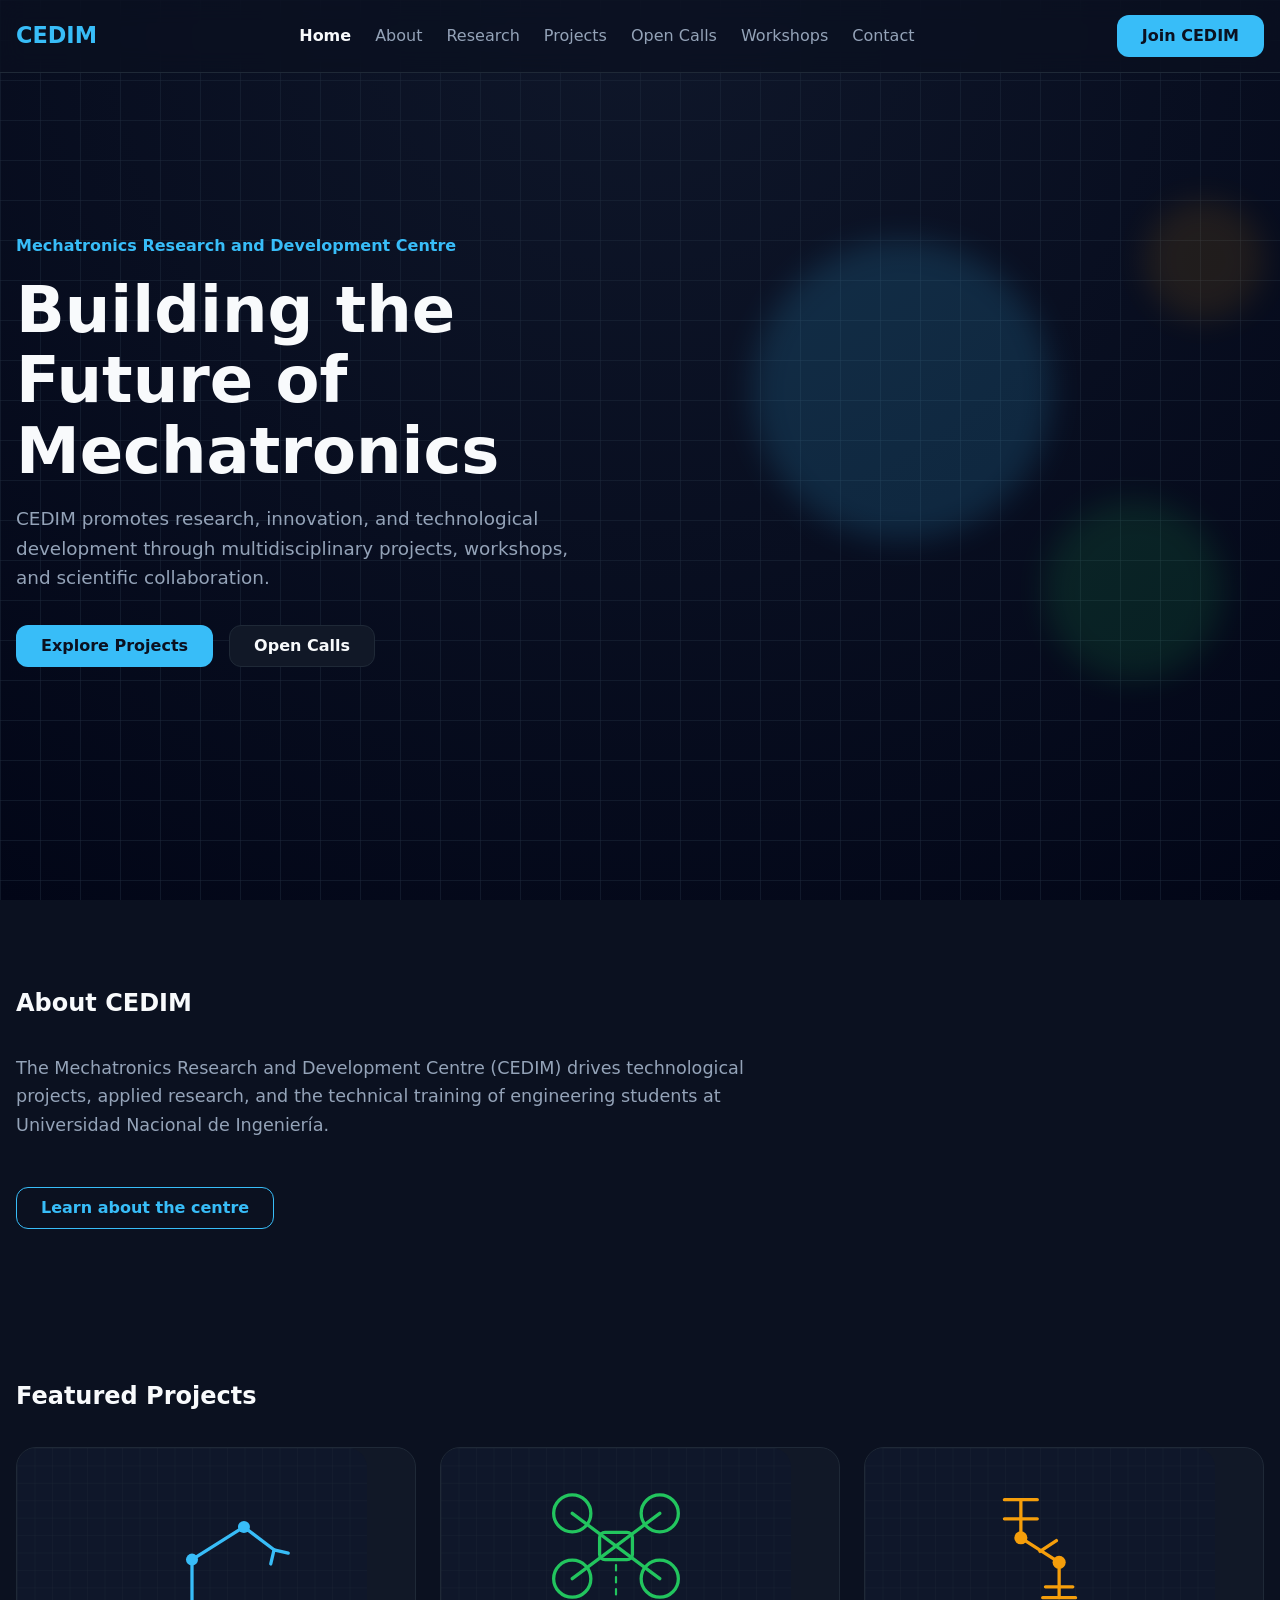
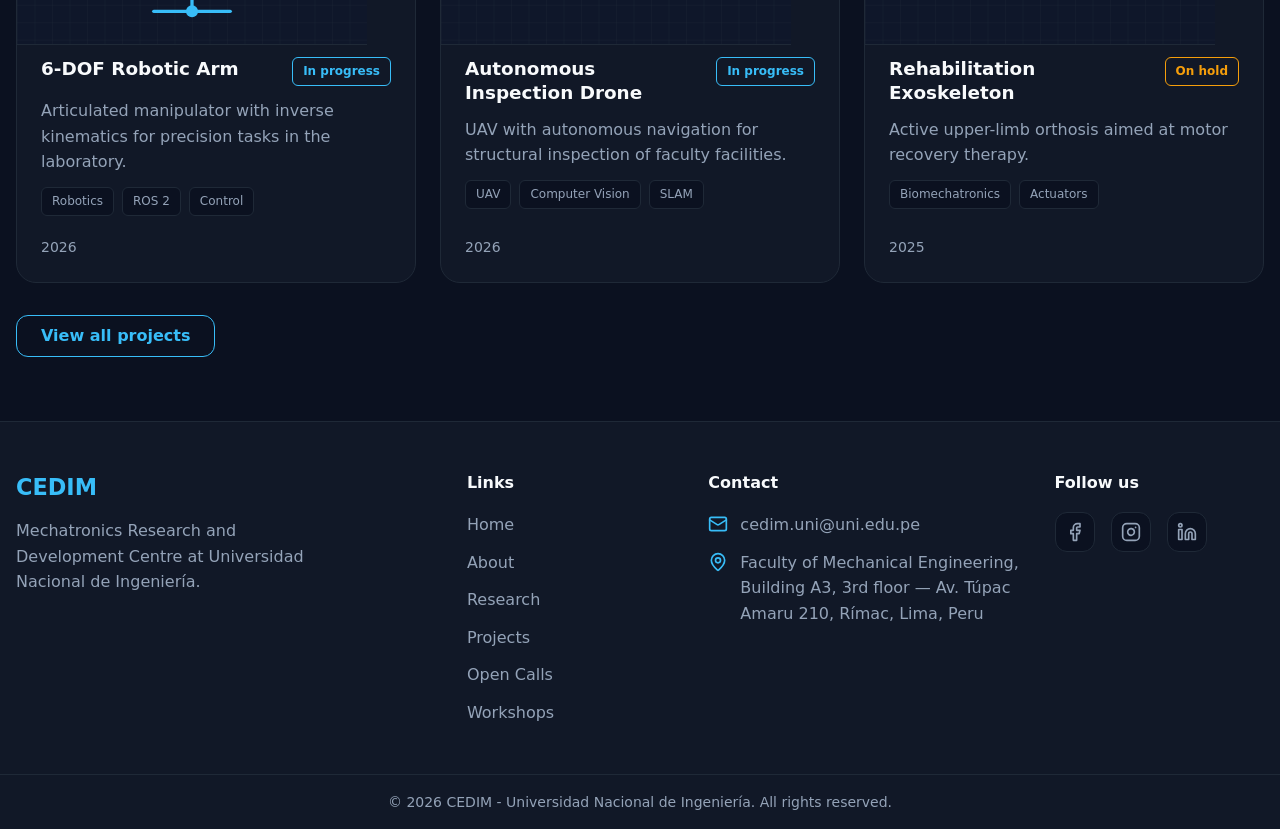
==== index.html @ bae2296a "feat: convert site to English multi-page architecture Splits the single-page site into one page per " ====
<!DOCTYPE html>
<html lang="en">
<head>
  <meta charset="UTF-8" />
  <meta name="viewport" content="width=device-width, initial-scale=1.0" />
  <title>CEDIM | Mechatronics Research and Development Centre</title>

  <link rel="stylesheet" href="assets/css/styles.css" />
</head>

<body>

  <div id="site-navbar"></div>

  <!-- HERO -->
  <section id="home" class="hero">
    <div class="container hero-container">

        <div class="hero-content">

            <span class="hero-badge">
                Mechatronics Research and Development Centre
            </span>

            <h1 class="hero-title">
                Building the Future of Mechatronics
            </h1>

            <p class="hero-description">
                CEDIM promotes research, innovation, and technological development through multidisciplinary projects, workshops, and scientific collaboration.
            </p>

            <div class="hero-actions">
                <a href="projects.html" class="btn btn-primary">
                    Explore Projects
                </a>

                <a href="open-calls.html" class="btn btn-secondary">
                    Open Calls
                </a>
            </div>

        </div>

        <div class="hero-visual">

            <div class="hero-circle hero-circle-1"></div>
            <div class="hero-circle hero-circle-2"></div>
            <div class="hero-circle hero-circle-3"></div>

        </div>

    </div>
  </section>

  <!-- ABOUT (summary; the full page is about.html) -->
  <section id="about" class="section">
    <div class="container">
      <h2 class="section-title">About CEDIM</h2>
      <p class="page-intro">
        The Mechatronics Research and Development Centre (CEDIM) drives technological
        projects, applied research, and the technical training of engineering students
        at Universidad Nacional de Ingeniería.
      </p>
      <a href="about.html" class="btn btn-outline">Learn about the centre</a>
    </div>
  </section>

  <!-- FEATURED PROJECTS -->
  <section class="section">
    <div class="container">
      <h2 class="section-title">Featured Projects</h2>

      <!-- Rendered by components/cards/cards.js -->
      <div id="featured-projects" class="cards-grid"></div>

      <div class="section-actions">
        <a href="projects.html" class="btn btn-outline">View all projects</a>
      </div>
    </div>
  </section>

  <div id="site-footer"></div>

  <!-- The chrome is injected before the scripts that query it -->
  <script src="components/site-chrome/site-chrome.js"></script>
  <script src="components/navbar/navbar.js"></script>
  <script src="components/footer/footer.js"></script>

  <!-- Data goes before the renderer that consumes it -->
  <script src="assets/js/data/projects.js"></script>
  <script src="components/cards/cards.js"></script>
</body>
</html>
---- assets/css/styles.css ----
/* ==========================================
   CEDIM Design System
   Main Stylesheet
========================================== */

@import url("variables.css");
@import url("layout.css");
@import url("components.css");
@import url("utilities.css");
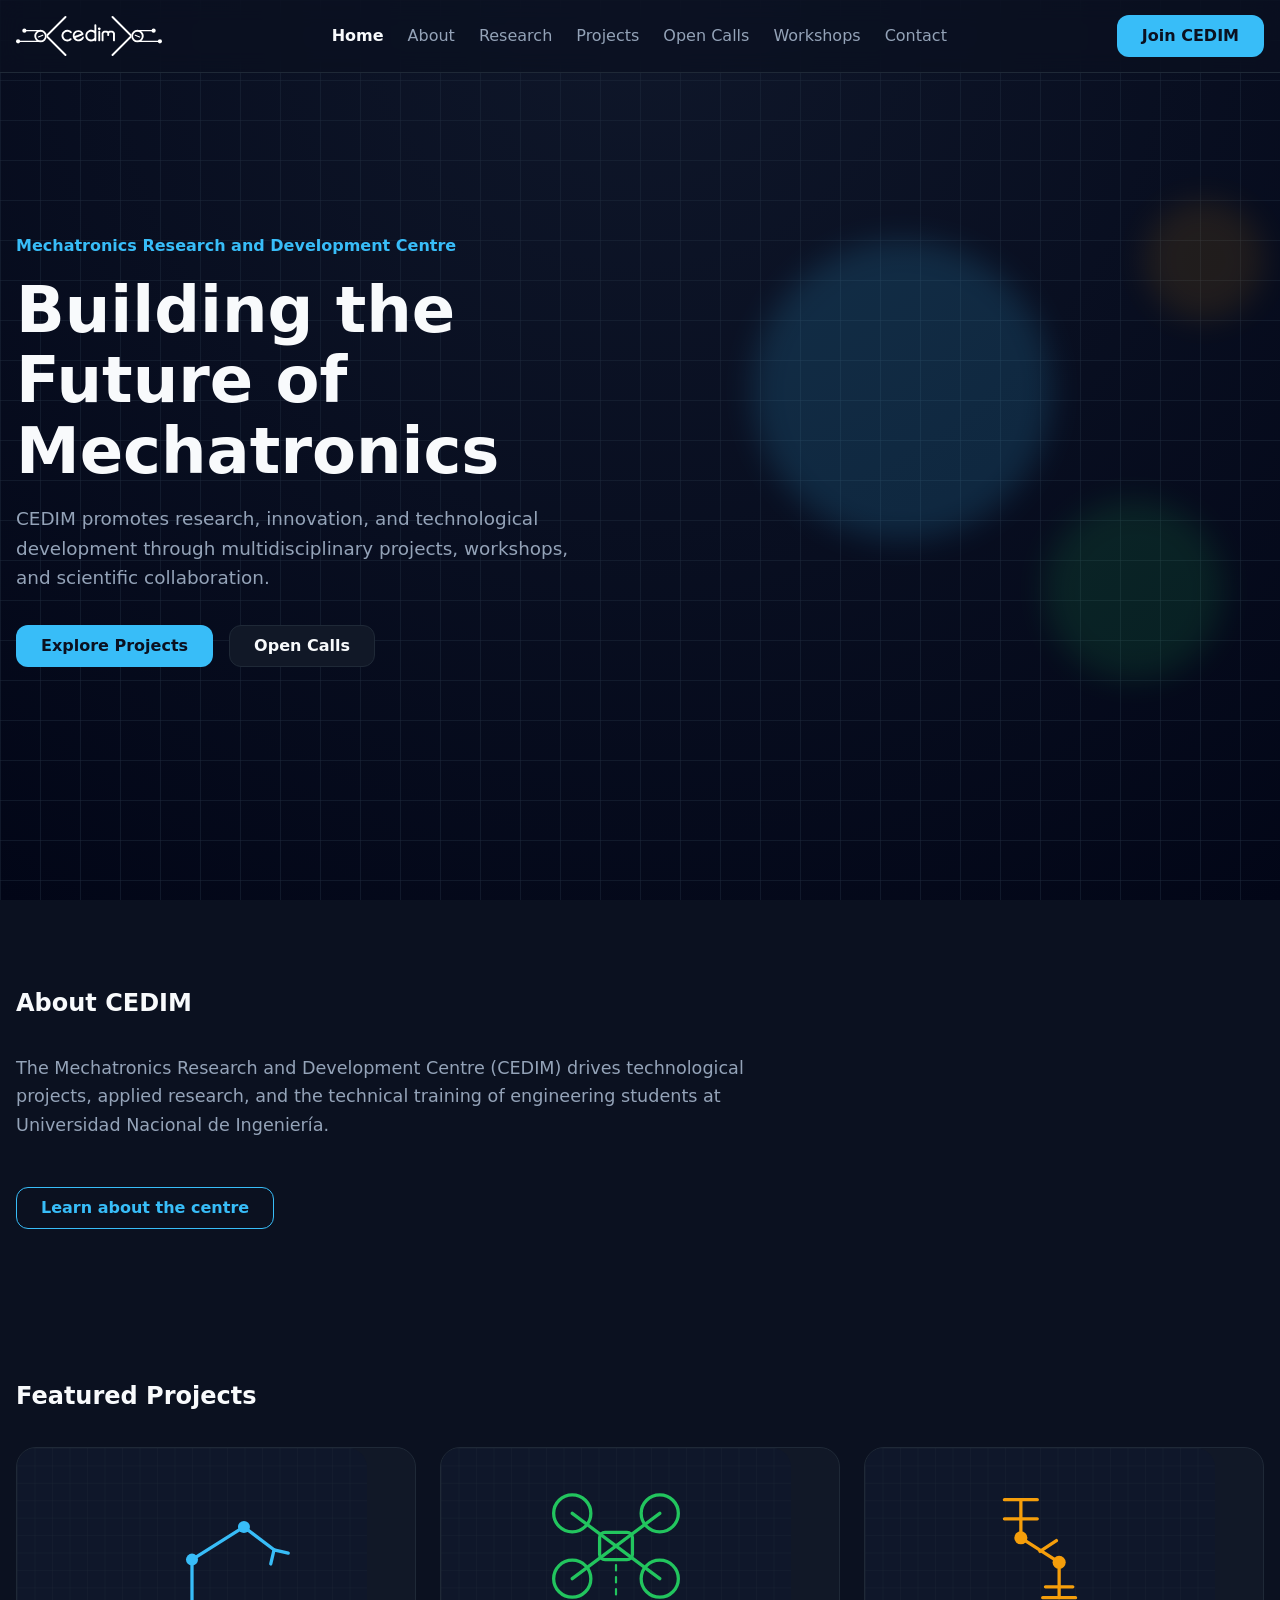
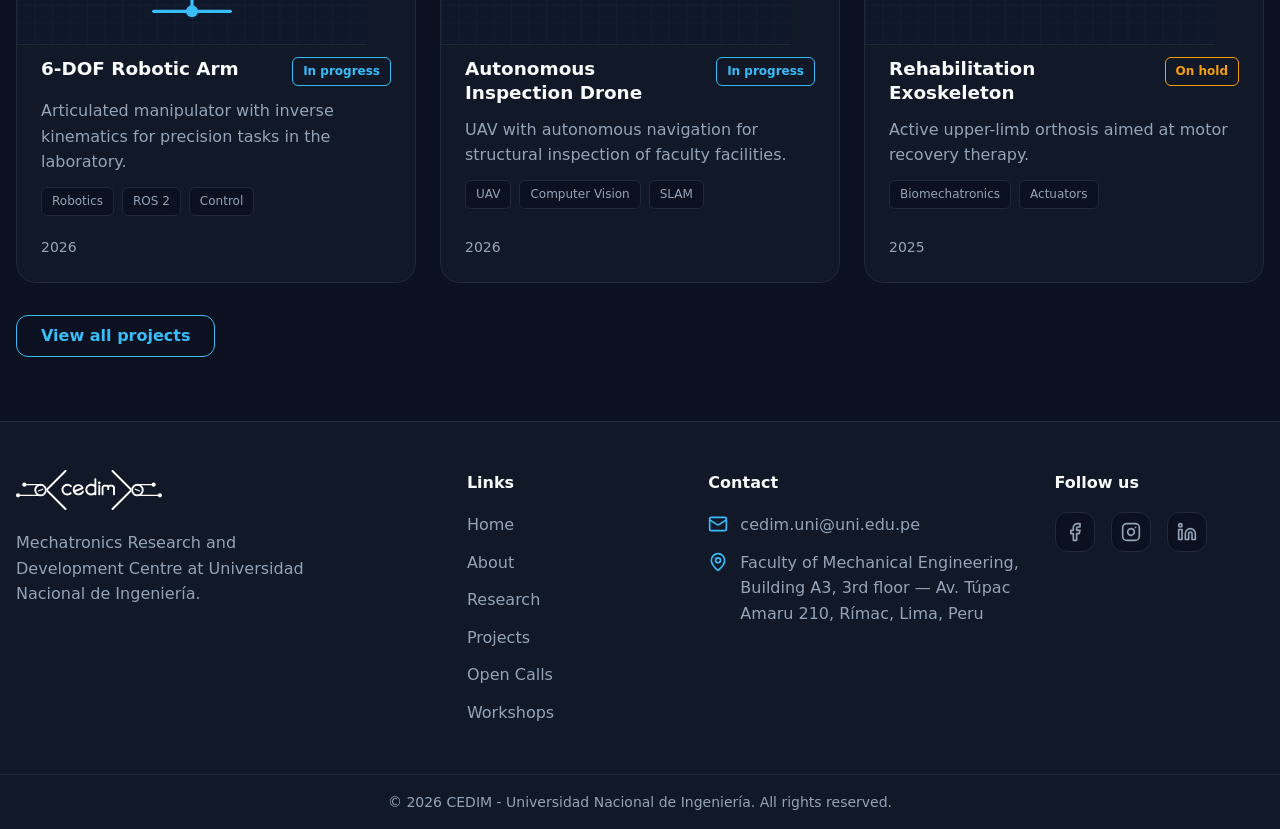
==== commit 13c07204: "feat: add official logo, favicons, 404 page and rewrite README Replaces the "CEDIM" text in the navb" ====
--- a/index.html
+++ b/index.html
@@ -4,6 +4,32 @@
   <meta charset="UTF-8" />
   <meta name="viewport" content="width=device-width, initial-scale=1.0" />
   <title>CEDIM | Mechatronics Research and Development Centre</title>
+
+  <meta name="description" content="CEDIM drives research, innovation, and technological development at Universidad Nacional de Ingeniería through multidisciplinary projects, workshops, and scientific collaboration." />
+  <link rel="canonical" href="https://cedimunifim.github.io/cedim-web/" />
+
+  <!-- Vista previa al compartir el enlace. og:url y og:image tienen que
+       ser absolutas: los rastreadores de redes no resuelven rutas
+       relativas. Si el sitio cambia de dominio hay que actualizarlas
+       en las siete páginas. -->
+  <meta property="og:type" content="website" />
+  <meta property="og:site_name" content="CEDIM" />
+  <meta property="og:locale" content="en_US" />
+  <meta property="og:title" content="CEDIM | Mechatronics Research and Development Centre" />
+  <meta property="og:description" content="CEDIM drives research, innovation, and technological development at Universidad Nacional de Ingeniería through multidisciplinary projects, workshops, and scientific collaboration." />
+  <meta property="og:url" content="https://cedimunifim.github.io/cedim-web/" />
+  <meta property="og:image" content="https://cedimunifim.github.io/cedim-web/assets/img/social/og-image.png" />
+  <meta property="og:image:width" content="1200" />
+  <meta property="og:image:height" content="630" />
+  <meta property="og:image:alt" content="CEDIM — Building the Future of Mechatronics" />
+
+  <meta name="twitter:card" content="summary_large_image" />
+  <meta name="twitter:title" content="CEDIM | Mechatronics Research and Development Centre" />
+  <meta name="twitter:description" content="CEDIM drives research, innovation, and technological development at Universidad Nacional de Ingeniería through multidisciplinary projects, workshops, and scientific collaboration." />
+  <meta name="twitter:image" content="https://cedimunifim.github.io/cedim-web/assets/img/social/og-image.png" />
+
+  <link rel="icon" href="assets/img/logos/favicon.svg" type="image/svg+xml" />
+  <link rel="apple-touch-icon" href="assets/img/logos/apple-touch-icon.png" />
 
   <link rel="stylesheet" href="assets/css/styles.css" />
 </head>
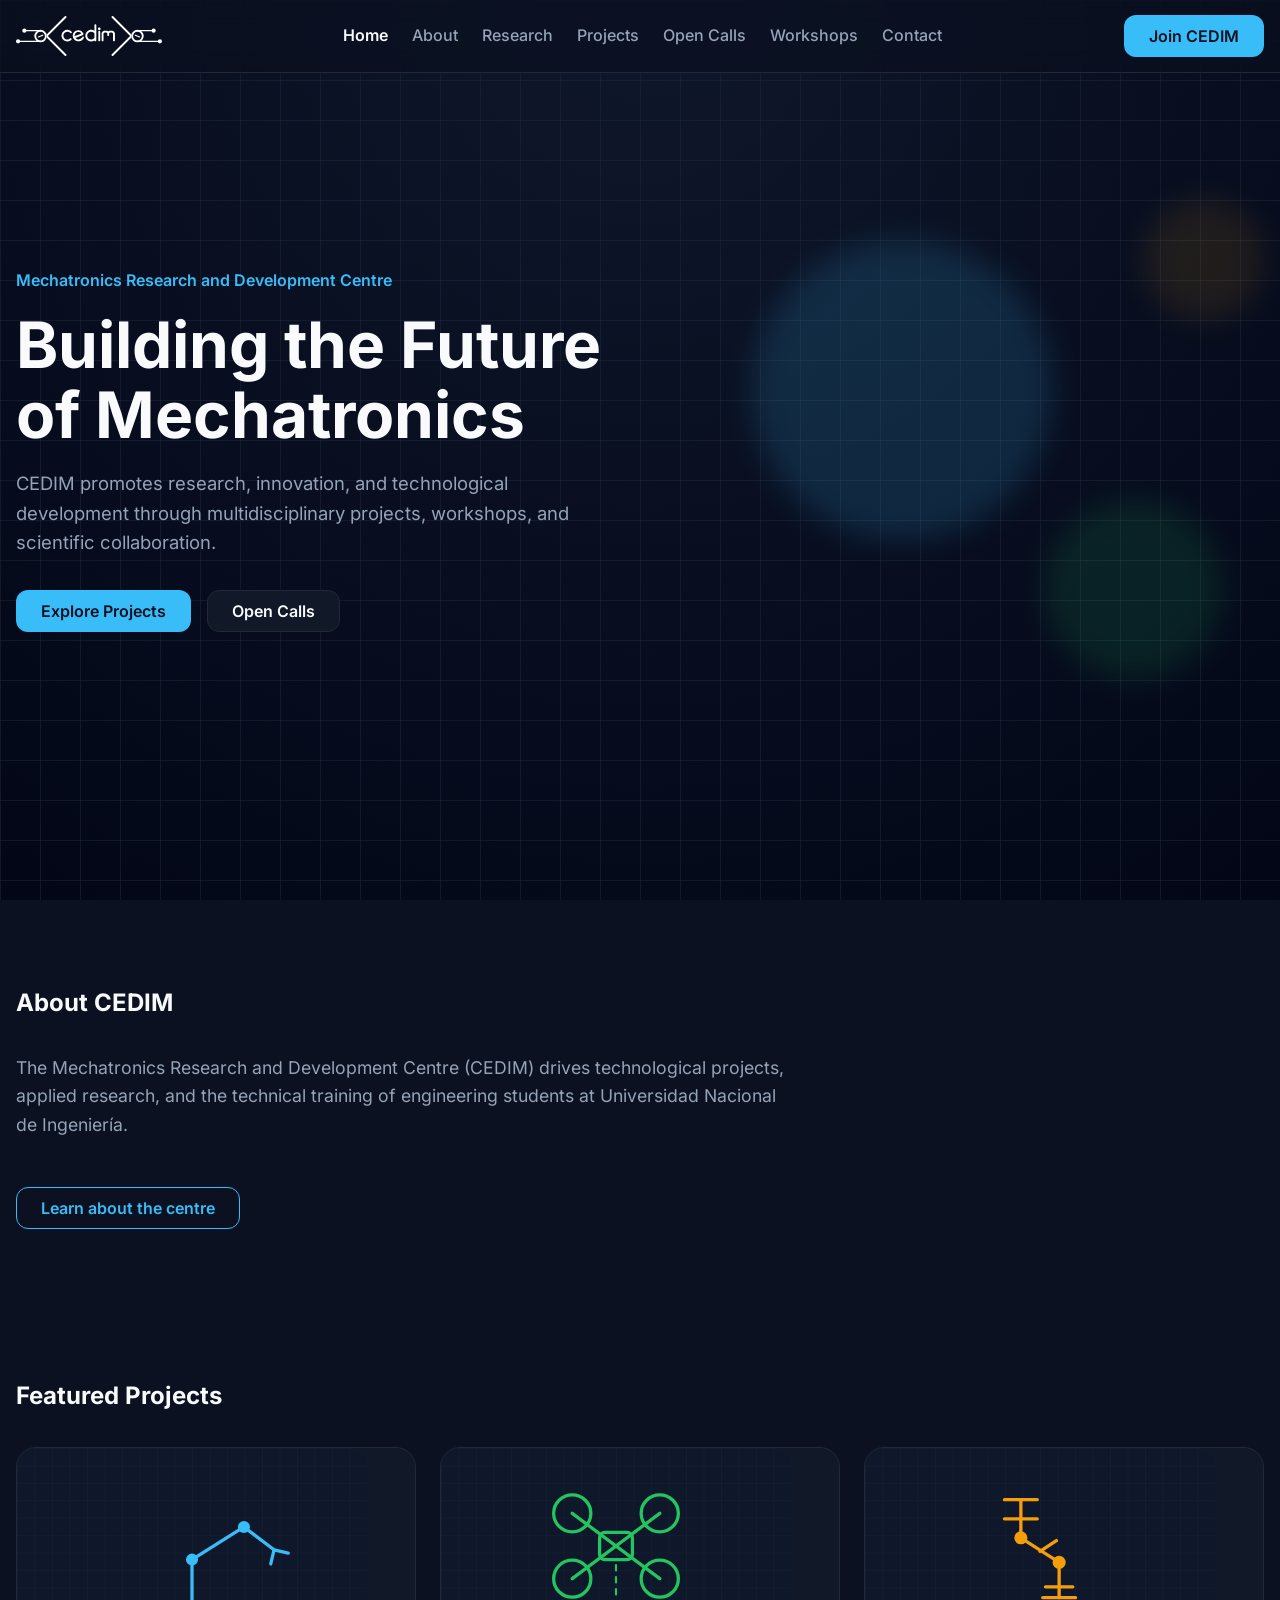
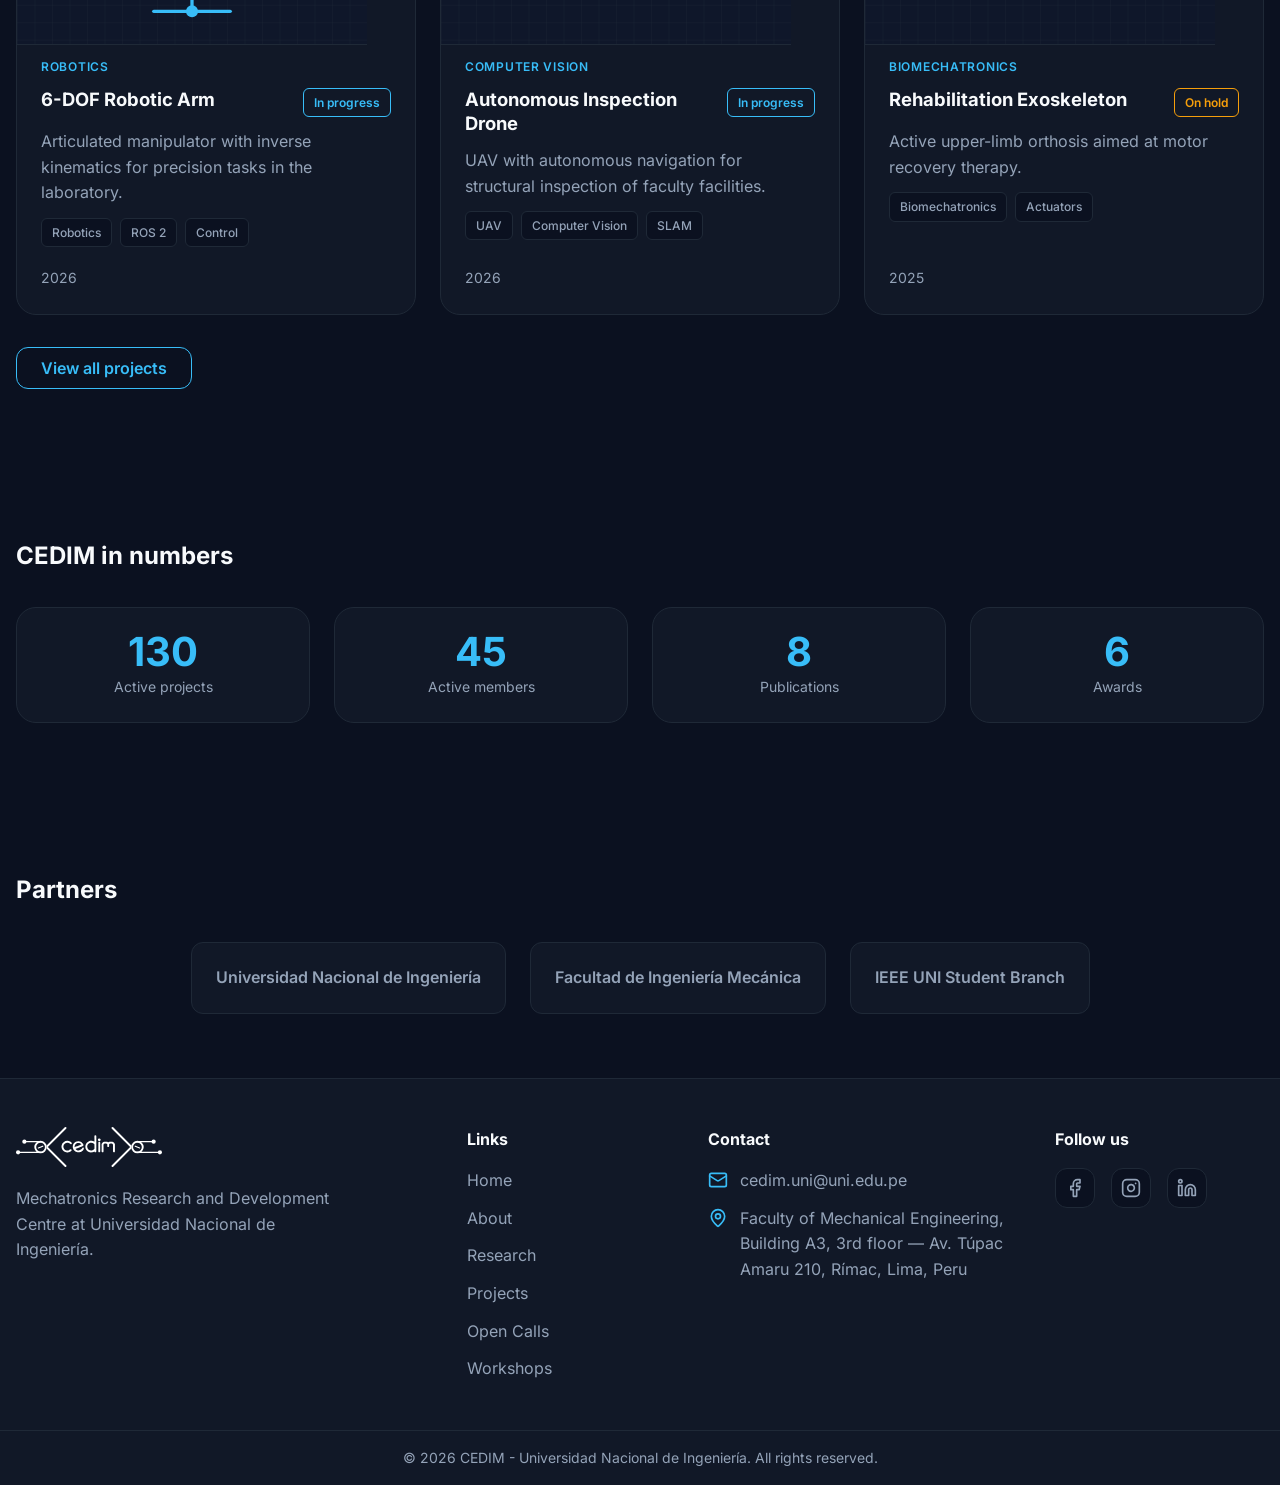
==== commit 2944ace3: "feat: self-host Inter, add stats and partners, reconcile docs Self-hosts Inter from assets/fonts/. T" ====
--- a/index.html
+++ b/index.html
@@ -106,6 +106,26 @@
     </div>
   </section>
 
+  <!-- STATISTICS — se oculta sola si stats.js queda vacío -->
+  <section class="section" id="stats-section">
+    <div class="container">
+      <h2 class="section-title">CEDIM in numbers</h2>
+
+      <!-- Rendered by components/cards/cards.js -->
+      <div id="stats-grid" class="cards-grid cards-grid-stats"></div>
+    </div>
+  </section>
+
+  <!-- PARTNERS — se oculta sola si partners.js queda vacío -->
+  <section class="section" id="partners-section">
+    <div class="container">
+      <h2 class="section-title">Partners</h2>
+
+      <!-- Rendered by components/partners/partners.js -->
+      <div id="partners-list" class="partners-list"></div>
+    </div>
+  </section>
+
   <div id="site-footer"></div>
 
   <!-- The chrome is injected before the scripts that query it -->
@@ -115,6 +135,10 @@
 
   <!-- Data goes before the renderer that consumes it -->
   <script src="assets/js/data/projects.js"></script>
+  <script src="assets/js/data/stats.js"></script>
   <script src="components/cards/cards.js"></script>
+
+  <script src="assets/js/data/partners.js"></script>
+  <script src="components/partners/partners.js"></script>
 </body>
 </html>
--- a/assets/css/styles.css
+++ b/assets/css/styles.css
@@ -3,6 +3,9 @@
    Main Stylesheet
 ========================================== */
 
+/* fonts.css va primero: declara @font-face, que conviene que el
+   navegador descubra antes de empezar a pintar texto. */
+@import url("fonts.css");
 @import url("variables.css");
 @import url("layout.css");
 @import url("components.css");
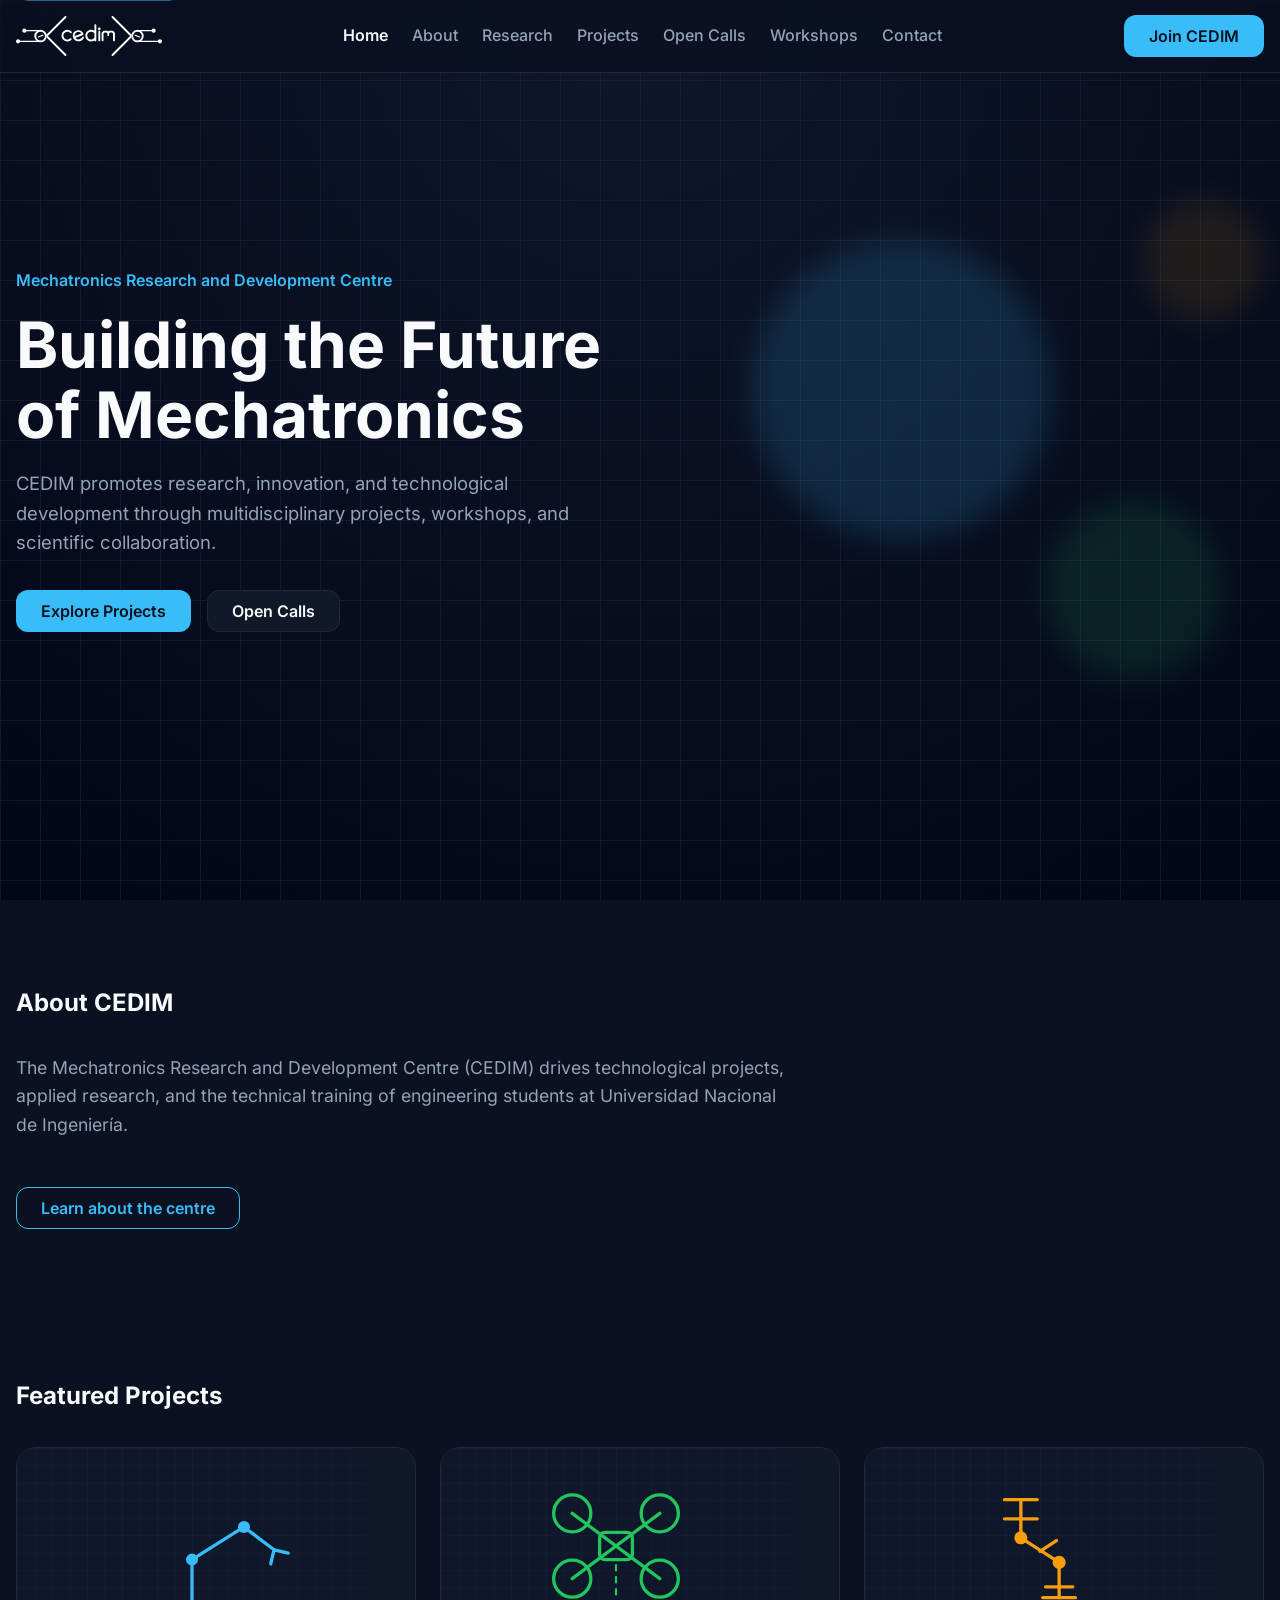
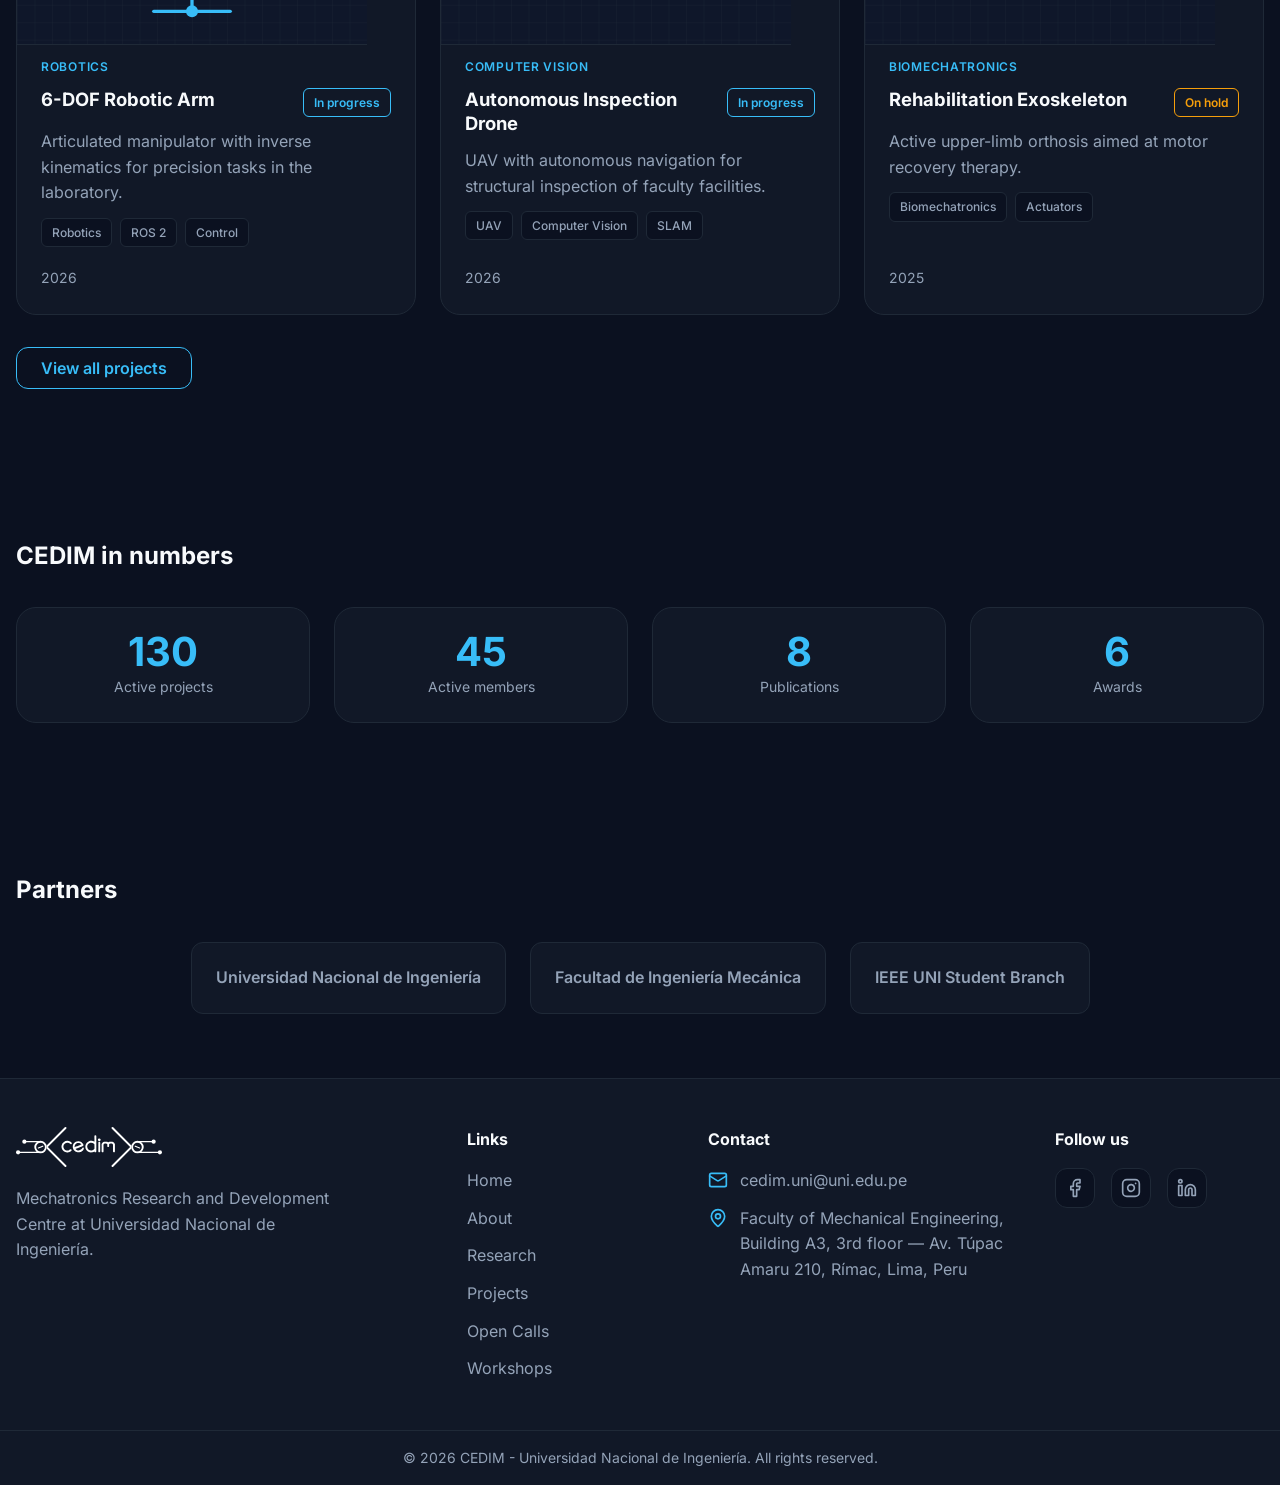
==== commit 40710a7c: "feat: accessibility pass — skip link, main landmark, keyboard menu - Inject a skip-to-content link f" ====
--- a/index.html
+++ b/index.html
@@ -37,6 +37,10 @@
 <body>
 
   <div id="site-navbar"></div>
+
+  <!-- Sin clase .page: el hero aporta su propio espaciado. El id es el
+       destino del enlace "Skip to content" que inyecta site-chrome.js -->
+  <main id="main-content">
 
   <!-- HERO -->
   <section id="home" class="hero">
@@ -126,6 +130,8 @@
     </div>
   </section>
 
+  </main>
+
   <div id="site-footer"></div>
 
   <!-- The chrome is injected before the scripts that query it -->
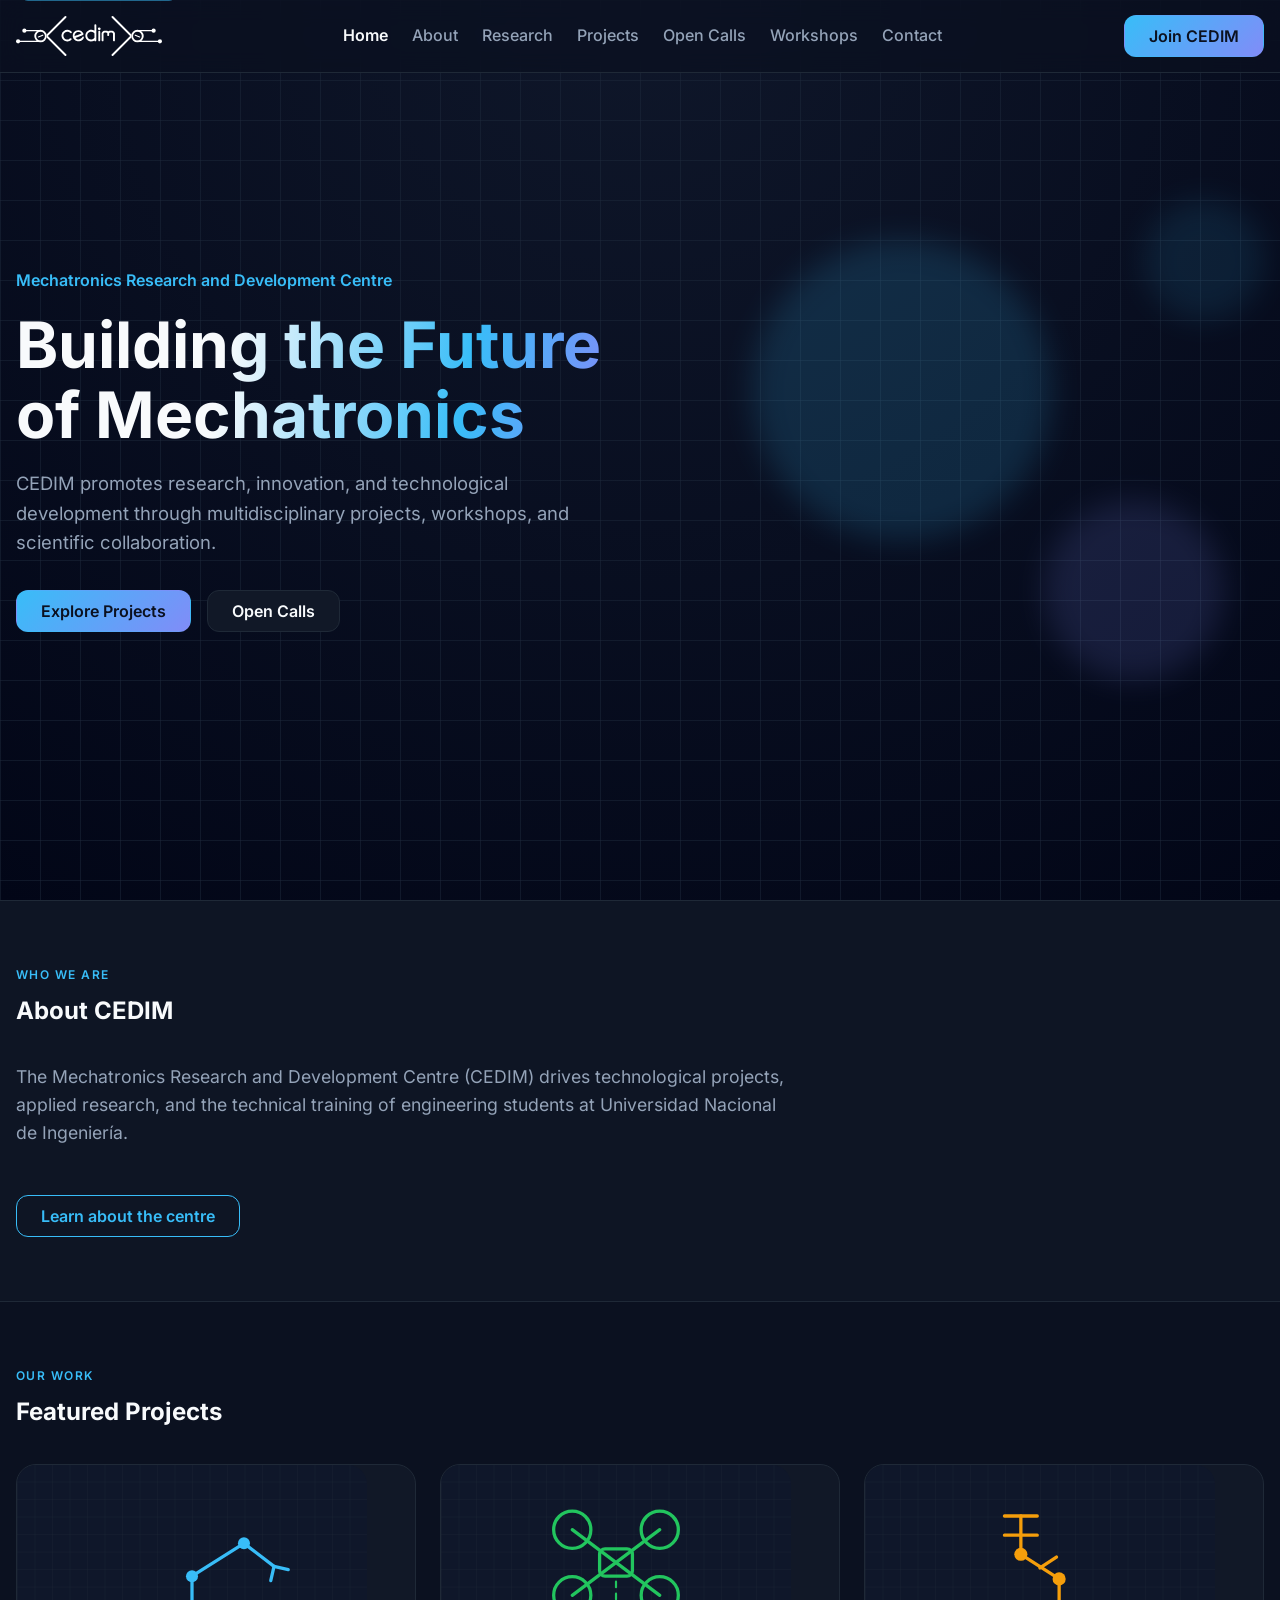
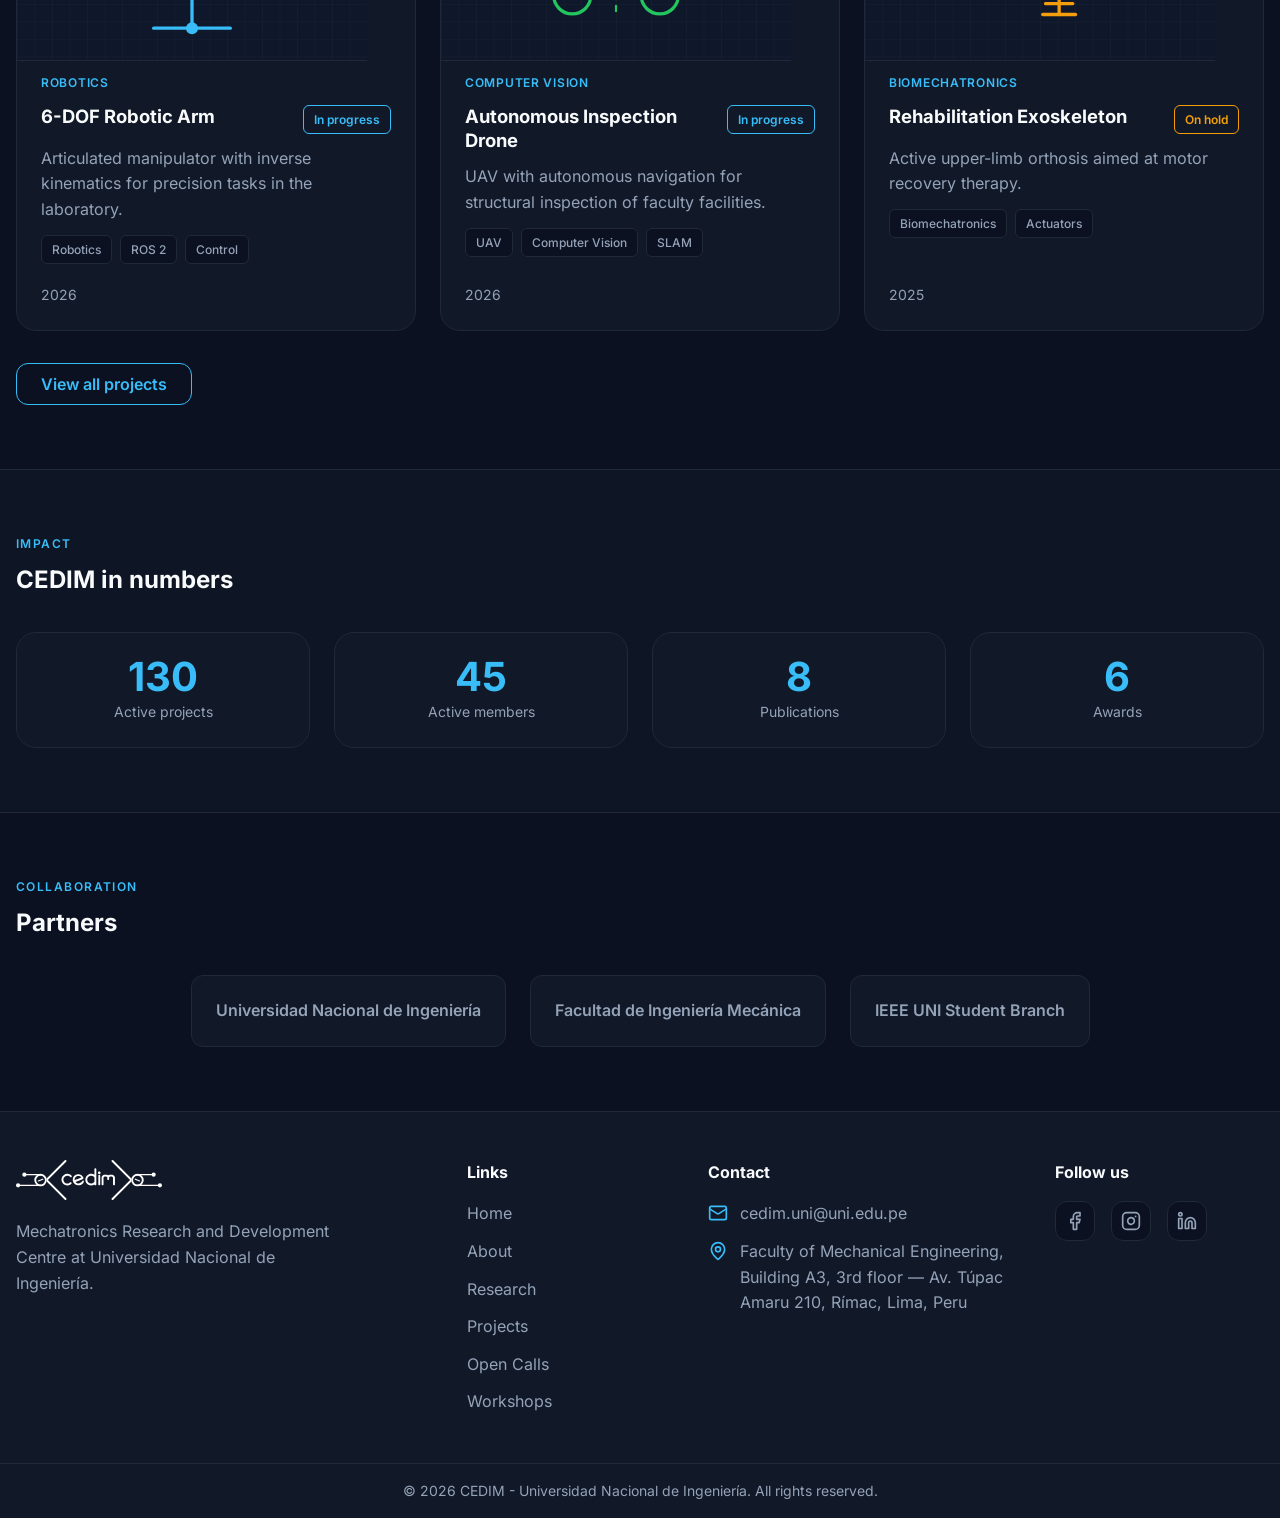
==== commit b347c33b: "feat: high-impact visual pass — gradients, section rhythm, scroll reveal - Gradient hero title (whit" ====
--- a/index.html
+++ b/index.html
@@ -84,8 +84,9 @@
   </section>
 
   <!-- ABOUT (summary; the full page is about.html) -->
-  <section id="about" class="section">
+  <section id="about" class="section section-alt">
     <div class="container">
+      <span class="section-eyebrow">Who we are</span>
       <h2 class="section-title">About CEDIM</h2>
       <p class="page-intro">
         The Mechatronics Research and Development Centre (CEDIM) drives technological
@@ -99,6 +100,7 @@
   <!-- FEATURED PROJECTS -->
   <section class="section">
     <div class="container">
+      <span class="section-eyebrow">Our work</span>
       <h2 class="section-title">Featured Projects</h2>
 
       <!-- Rendered by components/cards/cards.js -->
@@ -111,8 +113,9 @@
   </section>
 
   <!-- STATISTICS — se oculta sola si stats.js queda vacío -->
-  <section class="section" id="stats-section">
+  <section class="section section-alt" id="stats-section">
     <div class="container">
+      <span class="section-eyebrow">Impact</span>
       <h2 class="section-title">CEDIM in numbers</h2>
 
       <!-- Rendered by components/cards/cards.js -->
@@ -123,6 +126,7 @@
   <!-- PARTNERS — se oculta sola si partners.js queda vacío -->
   <section class="section" id="partners-section">
     <div class="container">
+      <span class="section-eyebrow">Collaboration</span>
       <h2 class="section-title">Partners</h2>
 
       <!-- Rendered by components/partners/partners.js -->
@@ -146,5 +150,6 @@
 
   <script src="assets/js/data/partners.js"></script>
   <script src="components/partners/partners.js"></script>
+  <script src="components/reveal/reveal.js"></script>
 </body>
 </html>
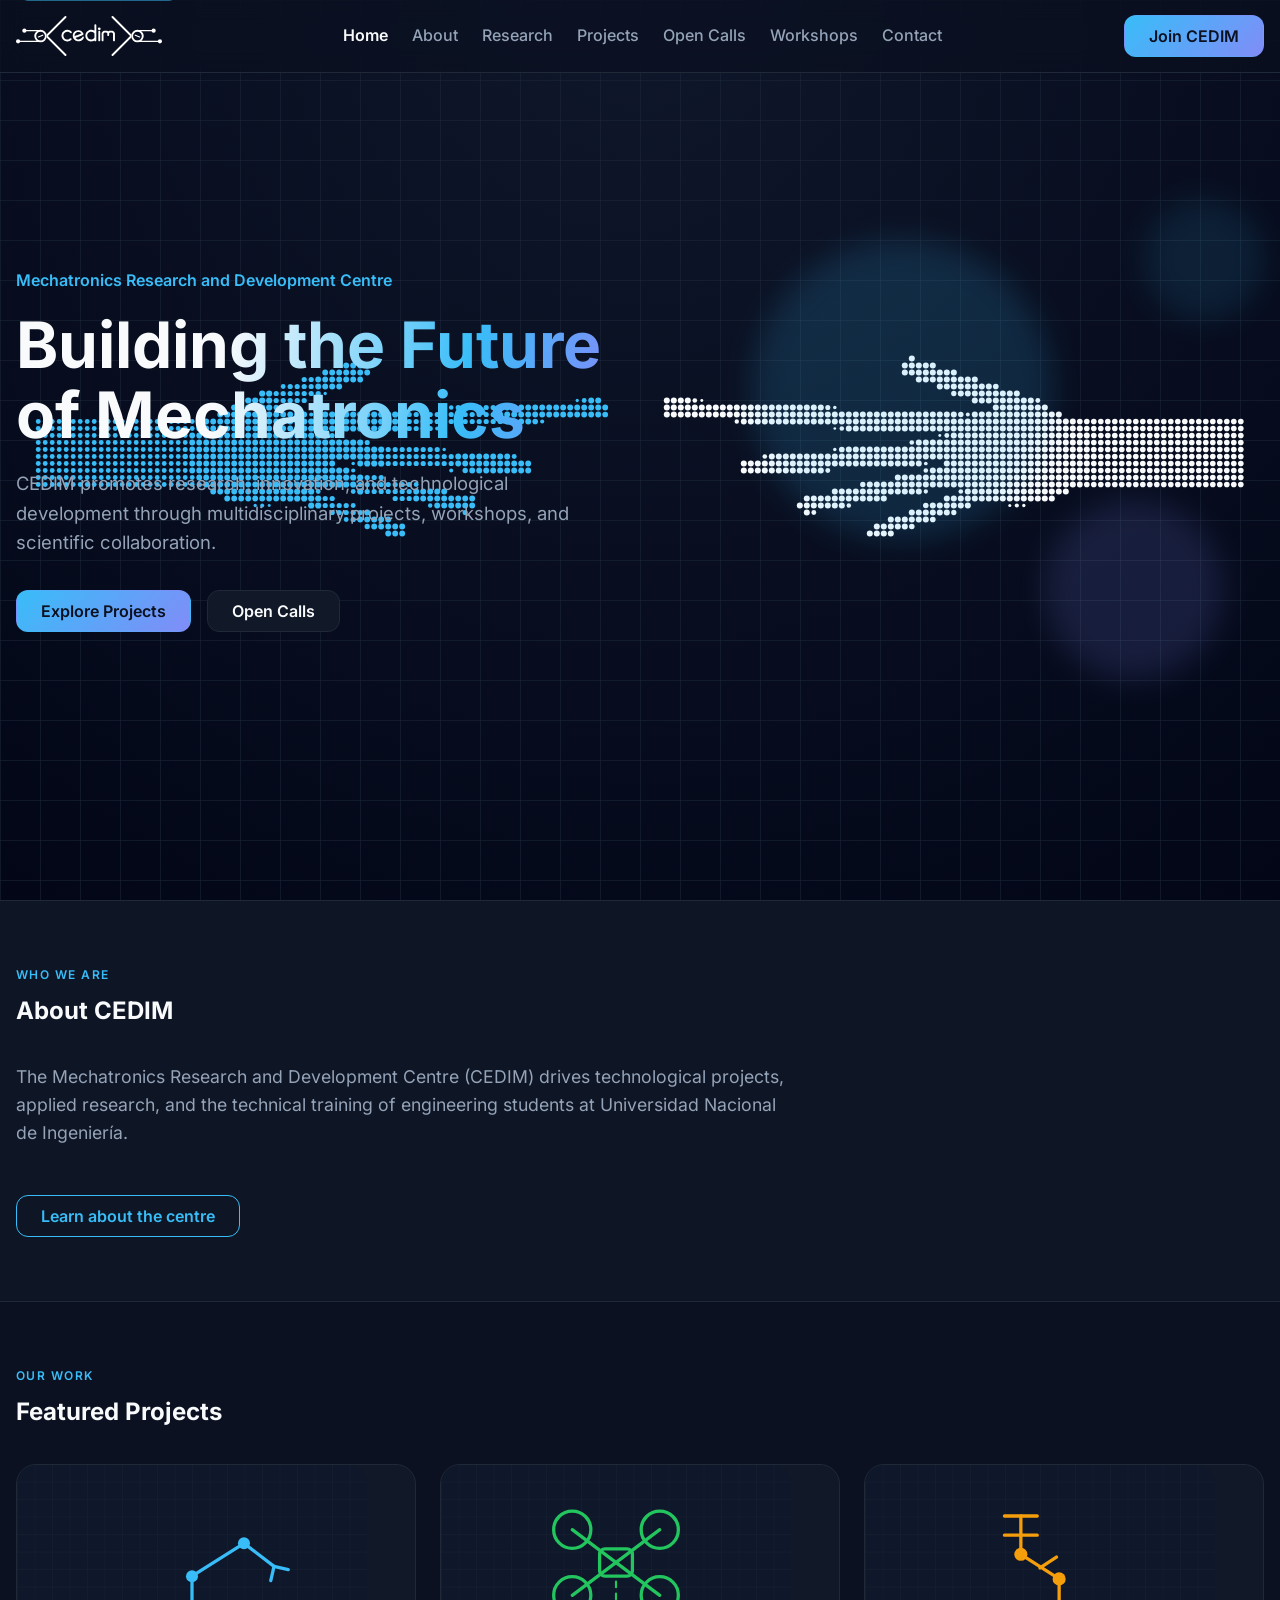
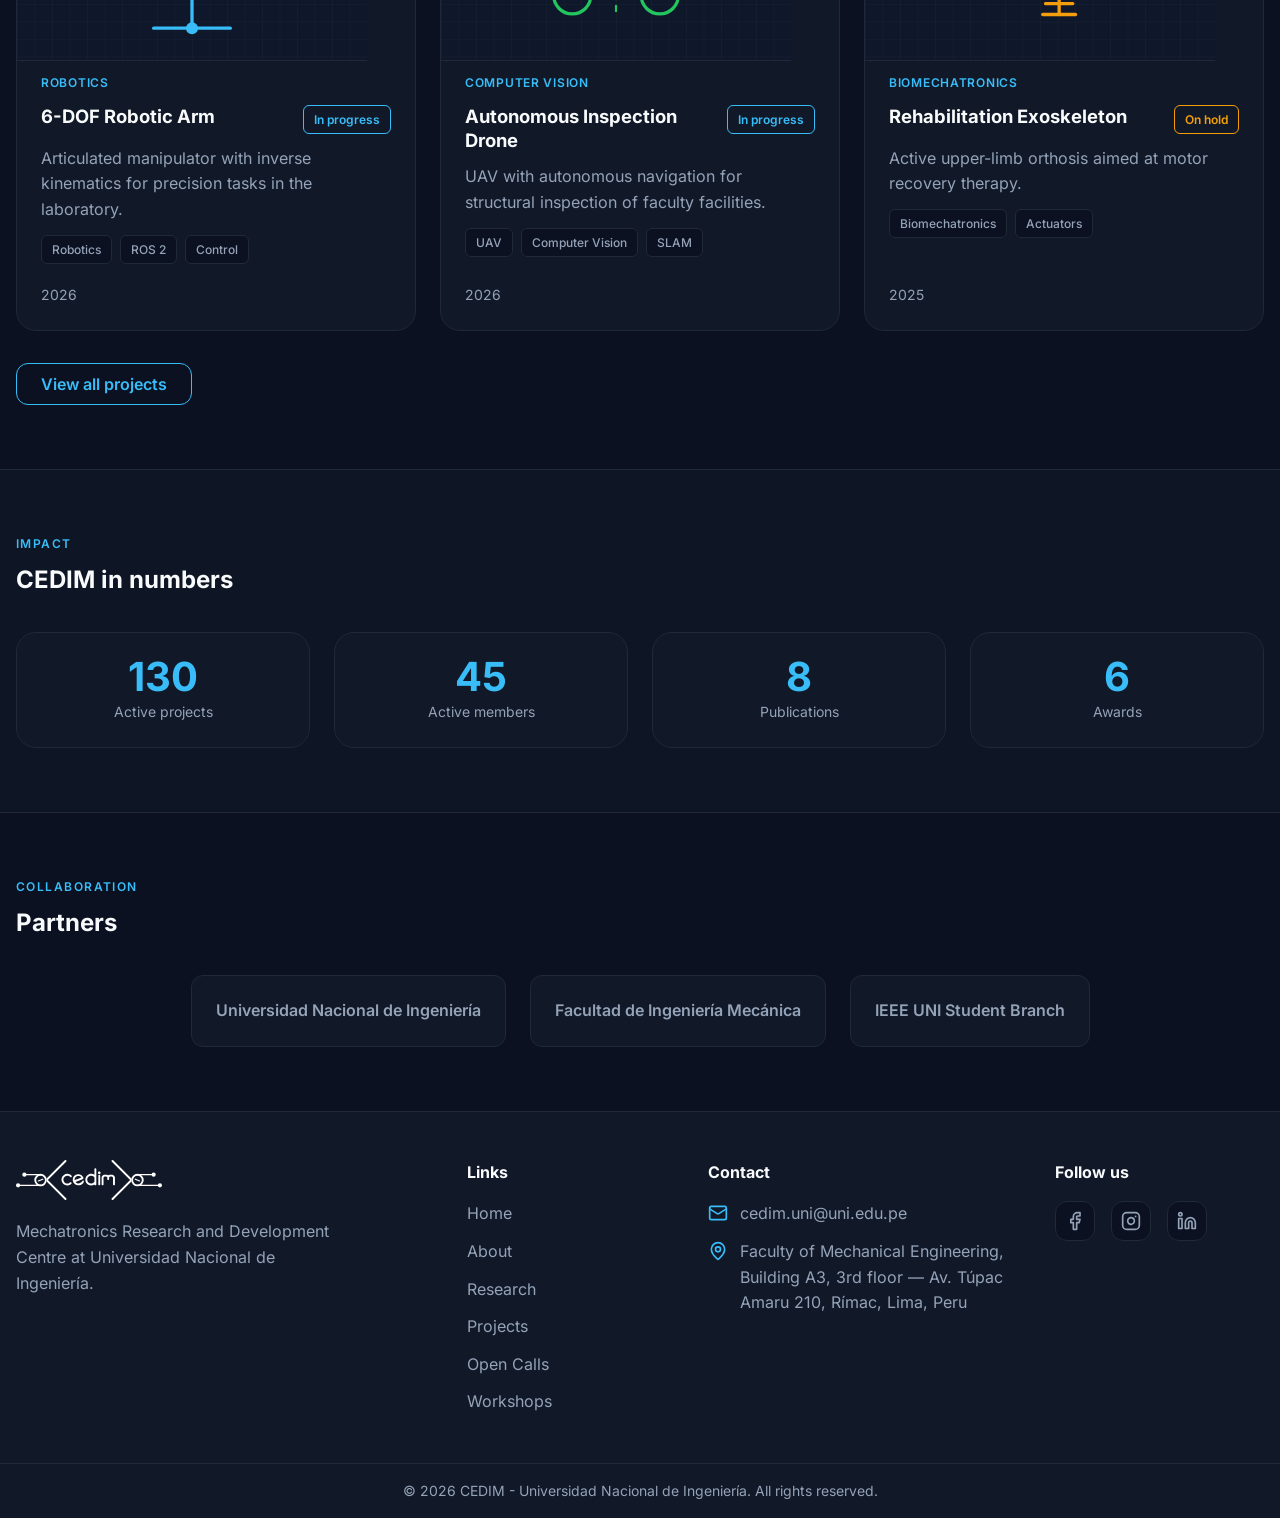
==== commit a36d47b8: "prueba de intro" ====
--- a/index.html
+++ b/index.html
@@ -150,6 +150,7 @@
 
   <script src="assets/js/data/partners.js"></script>
   <script src="components/partners/partners.js"></script>
+  <script src="components/hero-intro/hero-intro.js"></script>
   <script src="components/reveal/reveal.js"></script>
 </body>
 </html>
--- a/assets/css/styles.css
+++ b/assets/css/styles.css
@@ -9,4 +9,4 @@
 @import url("variables.css");
 @import url("layout.css");
 @import url("components.css");
-@import url("utilities.css");+@import url("utilities.css");
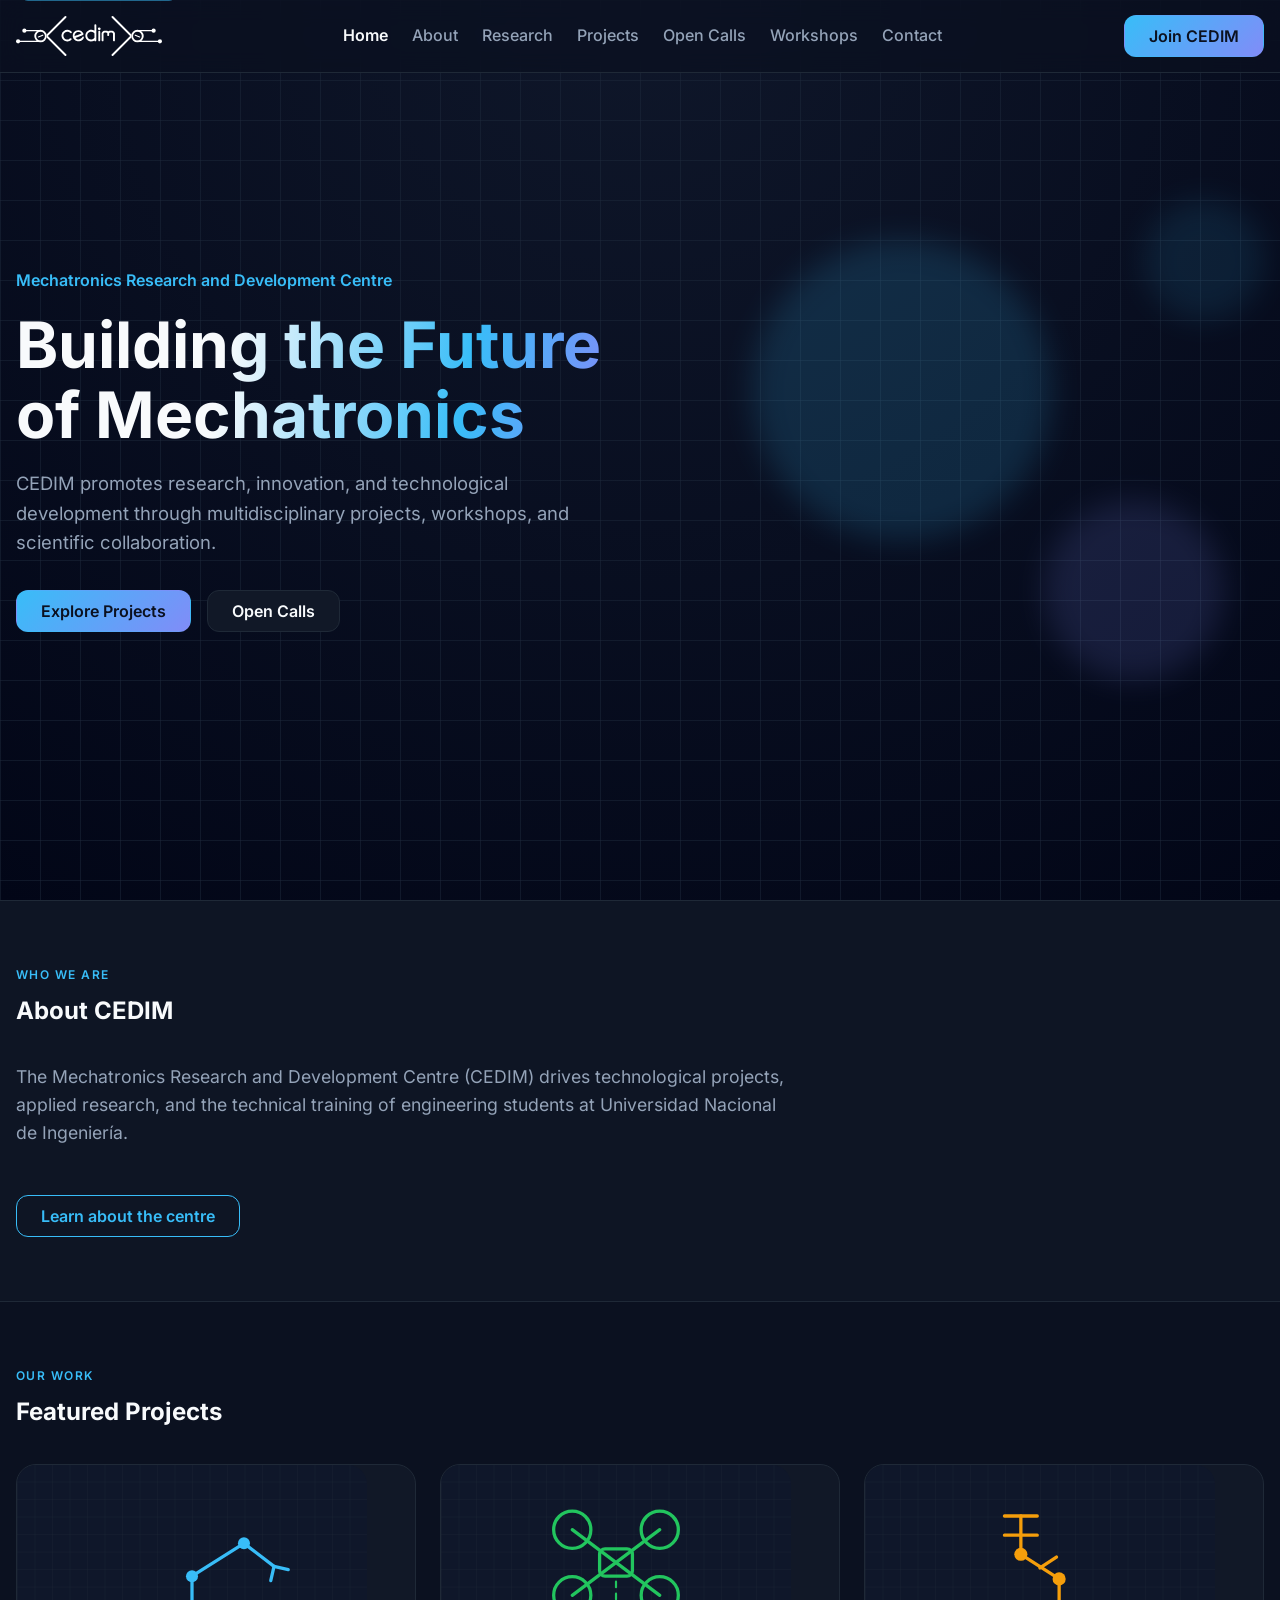
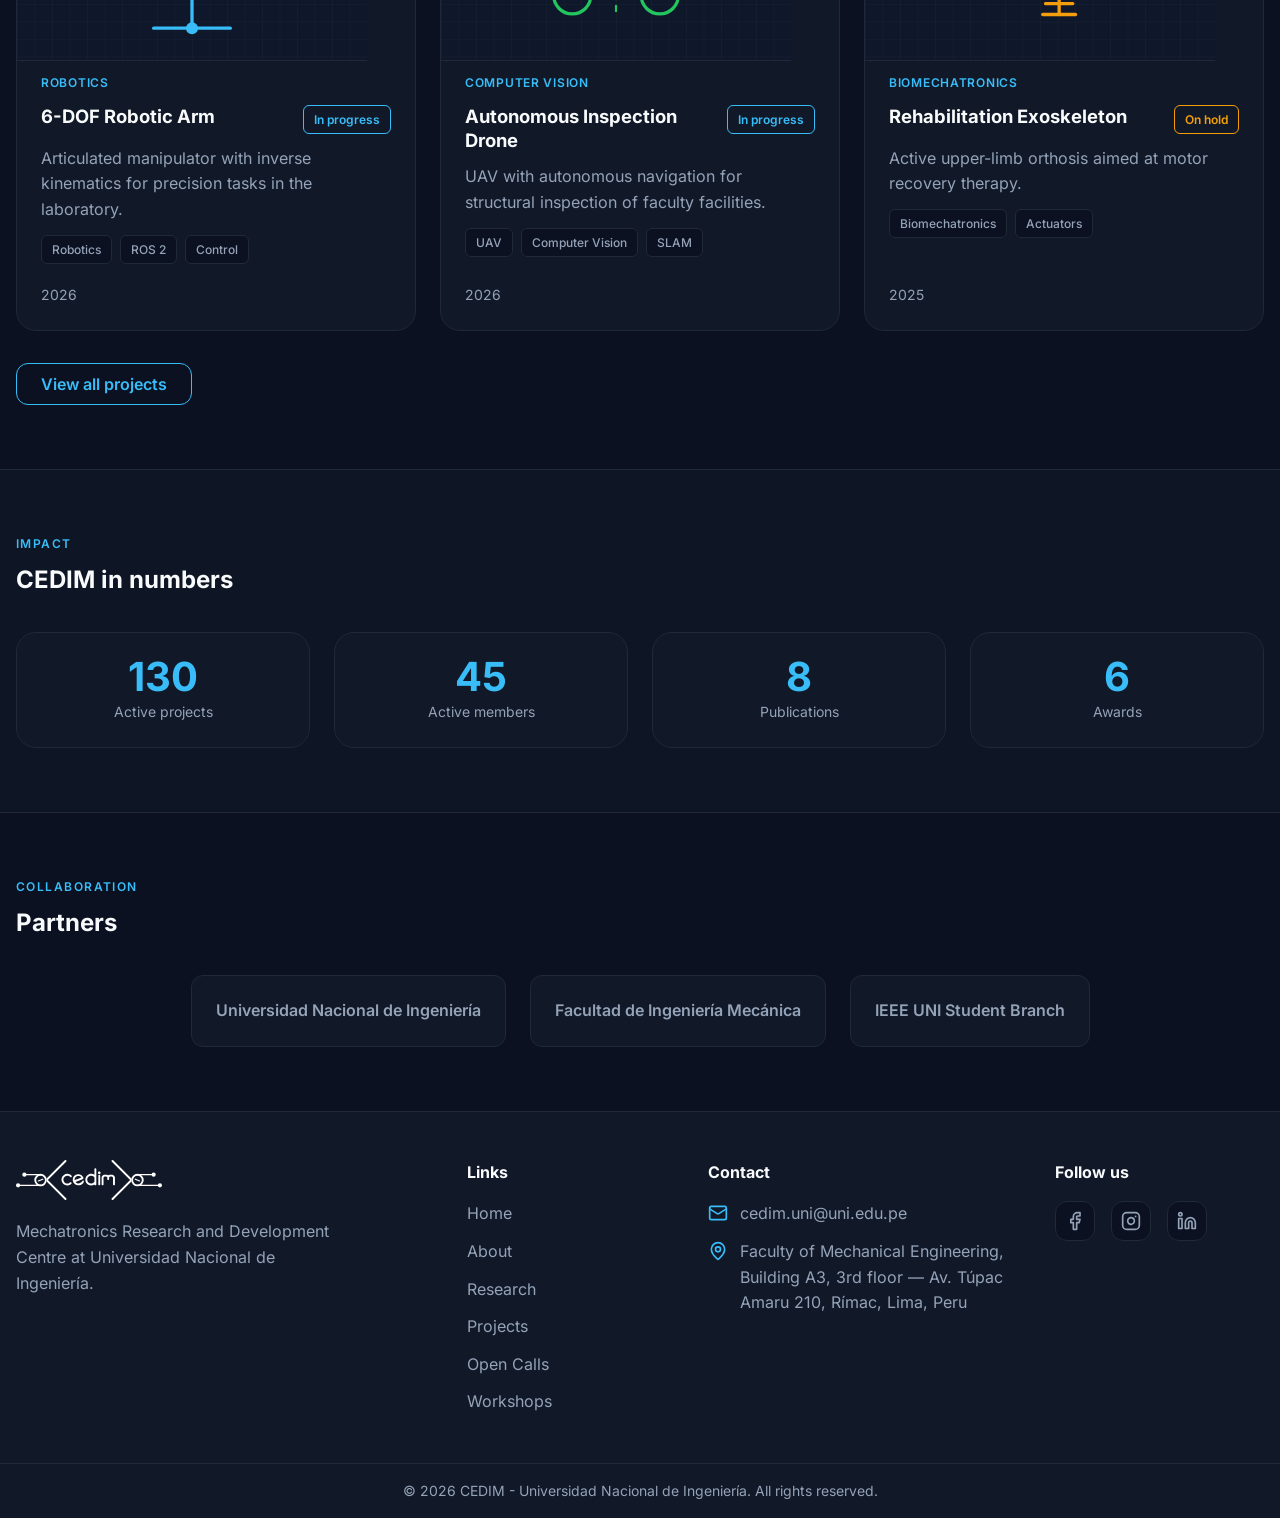
==== commit 26c0746a: "Quitar intro" ====
--- a/index.html
+++ b/index.html
@@ -150,7 +150,6 @@
 
   <script src="assets/js/data/partners.js"></script>
   <script src="components/partners/partners.js"></script>
-  <script src="components/hero-intro/hero-intro.js"></script>
   <script src="components/reveal/reveal.js"></script>
 </body>
 </html>
